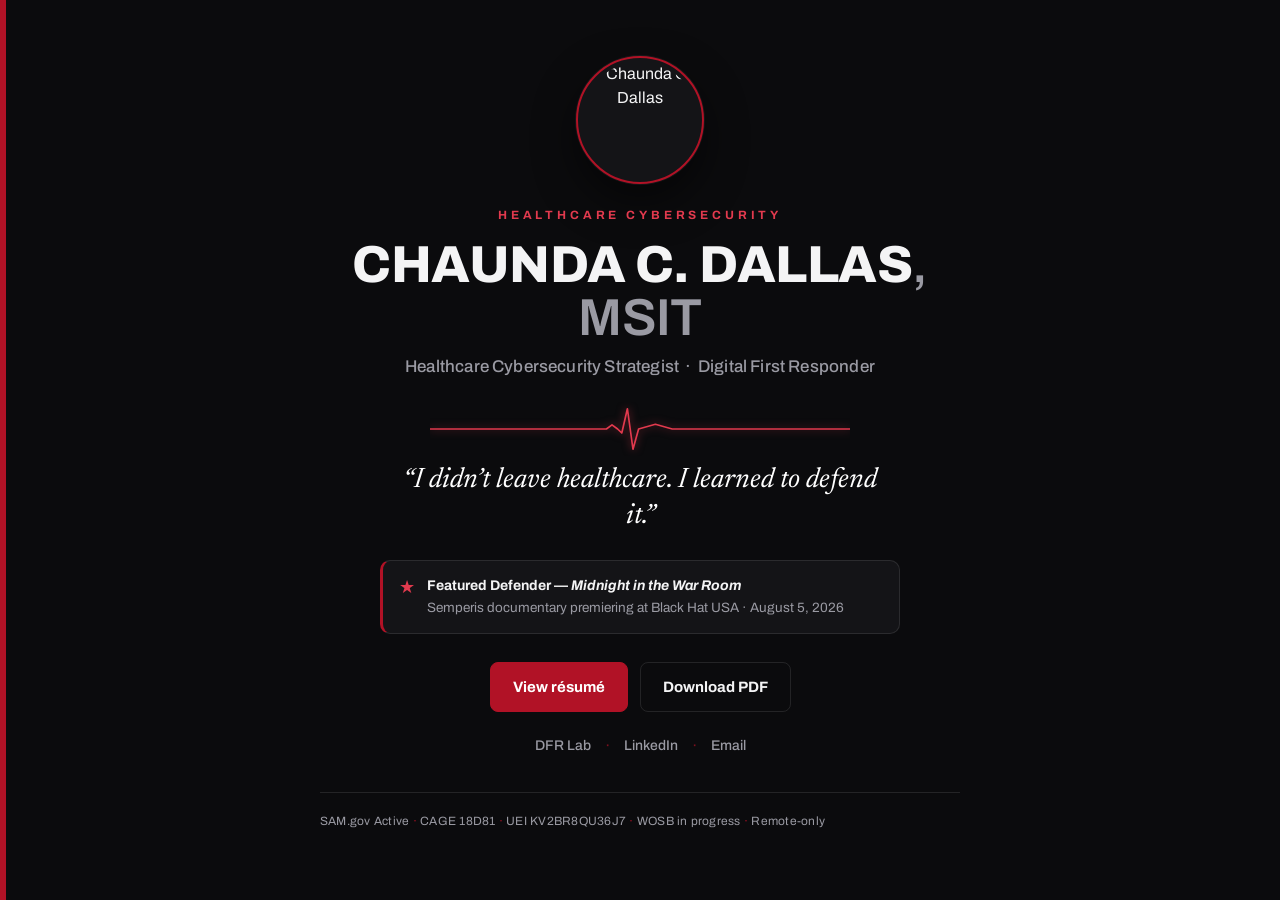
==== resume/index.html @ 72314755 "Create initial résumé HTML file Added a complete HTML structure for the résumé including metadata, s" ====
<!DOCTYPE html>
<html lang="en">
<head>
<meta charset="utf-8">
<meta name="viewport" content="width=device-width, initial-scale=1">
<title>Chaunda C. Dallas, MSIT — Résumé</title>
<meta name="description" content="Chaunda C. Dallas, MSIT — Healthcare Cybersecurity Strategist & Digital First Responder. Featured Defender in Semperis' Midnight in the War Room, Black Hat USA 2026.">
<meta property="og:title" content="Chaunda C. Dallas, MSIT — Résumé">
<meta property="og:description" content="Healthcare Cybersecurity Strategist & Digital First Responder. Featured Defender — Black Hat USA 2026.">
<meta property="og:image" content="/chaunda-headshot.jpeg">
<meta property="og:type" content="profile">
<link rel="preconnect" href="https://fonts.googleapis.com">
<link rel="preconnect" href="https://fonts.gstatic.com" crossorigin>
<link href="https://fonts.googleapis.com/css2?family=Archivo:wght@400;500;600;700;800&family=Newsreader:ital,opsz@1,18..72&display=swap" rel="stylesheet">
<style>
  :root{
    --bg:#0b0b0d; --panel:#141417; --ink:#f4f4f5; --muted:#9a9aa3;
    --red:#b11226; --red-bright:#e23a4e; --line:rgba(255,255,255,.10);
  }
  *{box-sizing:border-box;margin:0;padding:0}
  html{-webkit-text-size-adjust:100%}
  body{
    background:var(--bg); color:var(--ink);
    font-family:"Archivo",system-ui,Arial,sans-serif;
    line-height:1.5; min-height:100vh;
    display:flex; flex-direction:column; align-items:center;
    padding:56px 22px 40px; position:relative; overflow-x:hidden;
  }
  body::before{
    content:""; position:fixed; left:0; top:0; bottom:0; width:6px;
    background:var(--red); z-index:2;
  }
  .wrap{width:100%; max-width:640px; text-align:center; position:relative; z-index:1}
  .avatar{
    width:128px; height:128px; border-radius:50%; object-fit:cover;
    border:2px solid var(--red); padding:4px; background:var(--panel);
    margin:0 auto 22px; display:block;
    box-shadow:0 0 0 1px rgba(255,255,255,.06), 0 18px 40px rgba(0,0,0,.5);
  }
  .eyebrow{
    font-size:12px; letter-spacing:.32em; text-transform:uppercase;
    color:var(--red-bright); font-weight:700; margin-bottom:14px;
  }
  h1{
    font-weight:800; font-size:clamp(34px,8vw,52px); line-height:1.02;
    letter-spacing:-.01em; text-transform:uppercase;
  }
  .role{
    color:var(--muted); font-size:clamp(14px,3.6vw,17px); font-weight:500;
    margin-top:10px; letter-spacing:.01em;
  }
  .ecg{width:100%; max-width:420px; height:54px; margin:22px auto 6px; display:block}
  .ecg path{
    fill:none; stroke:var(--red-bright); stroke-width:2.4;
    stroke-linecap:round; stroke-linejoin:round;
    filter:drop-shadow(0 0 6px rgba(226,58,78,.55));
    stroke-dasharray:1400; stroke-dashoffset:1400;
    animation:trace 2s ease-out .25s forwards;
  }
  @keyframes trace{to{stroke-dashoffset:0}}
  .quote{
    font-family:"Newsreader",Georgia,serif; font-style:italic;
    font-size:clamp(20px,5.2vw,28px); line-height:1.3; color:#fff;
    margin:6px auto 26px; max-width:30ch;
  }
  .badge{
    display:flex; gap:12px; align-items:flex-start; text-align:left;
    background:var(--panel); border:1px solid var(--line);
    border-left:3px solid var(--red);
    border-radius:10px; padding:14px 16px; margin:0 auto 28px; max-width:520px;
  }
  .badge .star{color:var(--red-bright); font-size:18px; line-height:1.4}
  .badge b{font-weight:700}
  .badge span{font-size:13.5px; color:var(--muted)}
  .badge .lead{color:var(--ink); display:block; margin-bottom:2px; font-size:14px}
  .cta{display:flex; gap:12px; justify-content:center; flex-wrap:wrap; margin-bottom:22px}
  .btn{
    appearance:none; cursor:pointer; text-decoration:none;
    font-family:inherit; font-weight:700; font-size:15px;
    padding:13px 22px; border-radius:8px; display:inline-flex; align-items:center; gap:8px;
    transition:transform .12s ease, background .15s ease, border-color .15s ease;
  }
  .btn-primary{background:var(--red); color:#fff; border:1px solid var(--red)}
  .btn-primary:hover{background:var(--red-bright); border-color:var(--red-bright); transform:translateY(-2px)}
  .btn-ghost{background:transparent; color:var(--ink); border:1px solid var(--line)}
  .btn-ghost:hover{border-color:var(--red-bright); color:#fff; transform:translateY(-2px)}
  .links{display:flex; gap:6px 14px; justify-content:center; align-items:center; flex-wrap:wrap; margin-bottom:34px}
  .links a{
    color:var(--muted); text-decoration:none; font-size:14px; font-weight:500;
    border-bottom:1px solid transparent; padding-bottom:1px; transition:color .15s, border-color .15s;
  }
  .links a:hover{color:#fff; border-color:var(--red-bright)}
  .sep{color:var(--red); opacity:.7}
  footer{border-top:1px solid var(--line); padding-top:18px; width:100%; max-width:640px}
  .creds{font-size:12px; color:var(--muted); letter-spacing:.02em; line-height:1.8}
  .creds .dot{color:var(--red)}
  a:focus-visible,.btn:focus-visible{outline:2px solid var(--red-bright); outline-offset:3px; border-radius:6px}
  @media (max-width:480px){
    body{padding:40px 18px 32px}
    body::before{left:0; right:0; bottom:auto; width:auto; height:5px}
    .badge{flex-direction:column; gap:6px}
    .btn{flex:1 1 100%; justify-content:center}
  }
  @media (prefers-reduced-motion:reduce){
    .ecg path{animation:none; stroke-dashoffset:0}
    .btn{transition:none}
  }
</style>
</head>
<body>
  <main class="wrap">
    <img class="avatar" src="/chaunda-headshot.jpeg" alt="Chaunda C. Dallas">
    <p class="eyebrow">Healthcare Cybersecurity</p>
    <h1>Chaunda C. Dallas<span style="color:var(--muted);font-weight:600">, MSIT</span></h1>
    <p class="role">Healthcare Cybersecurity Strategist &nbsp;·&nbsp; Digital First Responder</p>
    <svg class="ecg" viewBox="0 0 600 80" preserveAspectRatio="none" aria-hidden="true">
      <path d="M0,40 H252 L260,34 L268,40 L274,46 L282,10 L290,70 L298,40 L322,33 L346,40 H600"/>
    </svg>
    <p class="quote">&ldquo;I didn&rsquo;t leave healthcare. I learned to defend it.&rdquo;</p>
    <div class="badge">
      <span class="star" aria-hidden="true">★</span>
      <span>
        <b class="lead">Featured Defender — <i>Midnight in the War Room</i></b>
        Semperis documentary premiering at Black Hat USA · August 5, 2026
      </span>
    </div>
    <div class="cta">
      <a class="btn btn-primary" href="/resume.pdf" target="_blank" rel="noopener">View résumé</a>
      <a class="btn btn-ghost" href="/resume.pdf" download="Chaunda-Dallas-Resume.pdf">Download PDF</a>
    </div>
    <nav class="links" aria-label="More about Chaunda">
      <a href="https://lab.chaundacdallas.com" target="_blank" rel="noopener">DFR Lab</a>
      <span class="sep" aria-hidden="true">·</span>
      <a href="https://www.linkedin.com/in/chaundacdallas" target="_blank" rel="noopener">LinkedIn</a>
      <span class="sep" aria-hidden="true">·</span>
      <a href="mailto:connect@chaundacdallas.com">Email</a>
    </nav>
  </main>
  <footer>
    <p class="creds">
      SAM.gov Active <span class="dot">·</span> CAGE 18D81 <span class="dot">·</span> UEI KV2BR8QU36J7
      <span class="dot">·</span> WOSB in progress <span class="dot">·</span> Remote-only
    </p>
  </footer>
</body>
</html>
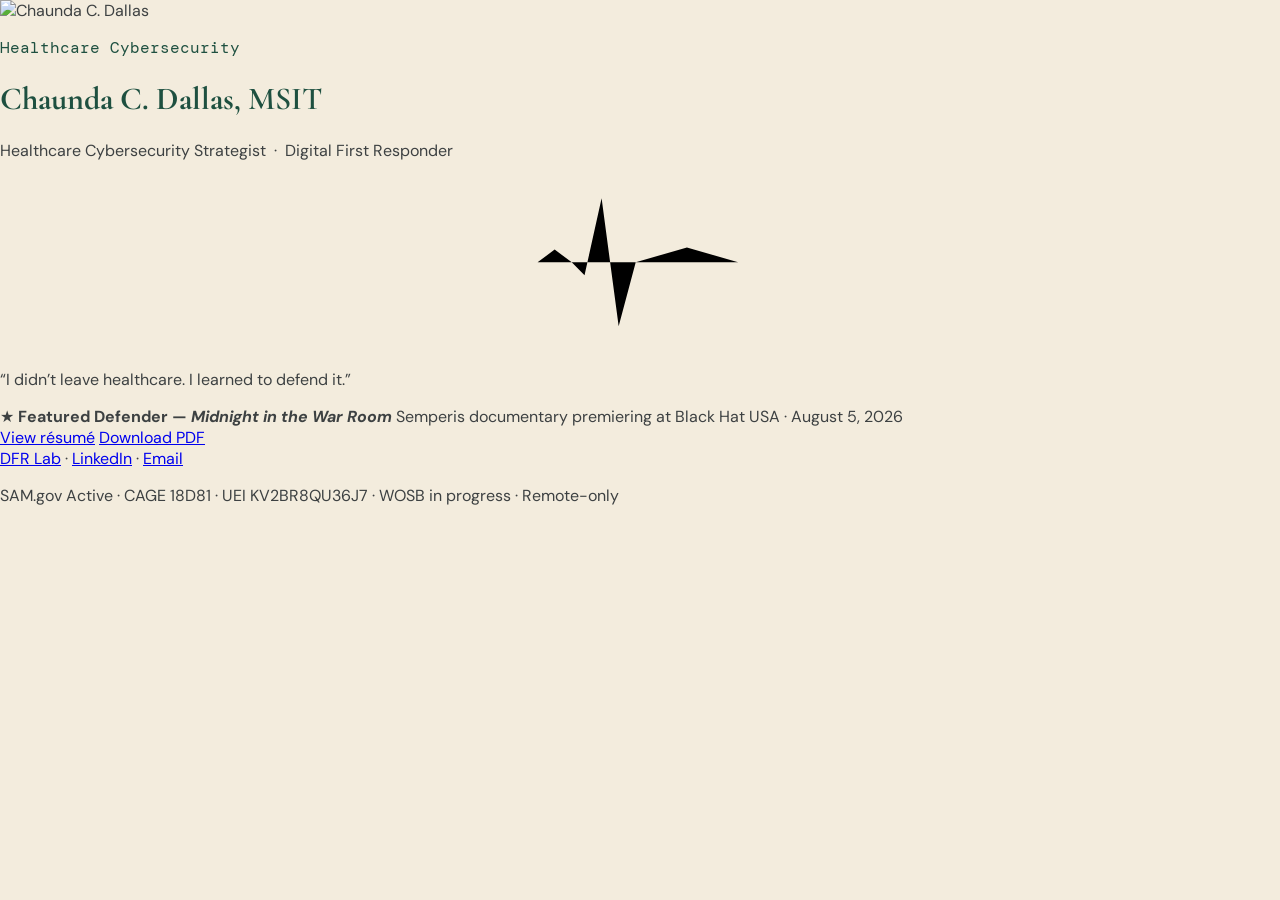
==== commit d6ddf9c8: "Migrate résumé to locked brand system and update repository README" ====
--- a/resume/index.html
+++ b/resume/index.html
@@ -11,99 +11,59 @@
 <meta property="og:type" content="profile">
 <link rel="preconnect" href="https://fonts.googleapis.com">
 <link rel="preconnect" href="https://fonts.gstatic.com" crossorigin>
-<link href="https://fonts.googleapis.com/css2?family=Archivo:wght@400;500;600;700;800&family=Newsreader:ital,opsz@1,18..72&display=swap" rel="stylesheet">
+<link href="https://fonts.googleapis.com/css2?family=Cormorant+Garamond:wght@400;600;700&family=DM+Sans:wght@300;400;500;700&family=DM+Mono:wght@400;500&display=swap" rel="stylesheet">
+
 <style>
-  :root{
-    --bg:#0b0b0d; --panel:#141417; --ink:#f4f4f5; --muted:#9a9aa3;
-    --red:#b11226; --red-bright:#e23a4e; --line:rgba(255,255,255,.10);
+  :root {
+    /* Locked Light Mode System Tokens */
+    --bg-cream: #F3ECDD;
+    --text-slate: #3D4142;
+    --identity-green: #1E5040;
+    --accent-amber: #E0A83E;
+    --pulse-crimson: #8B1E24;
+    
+    /* Document Token Mapping */
+    --bg: var(--bg-cream);
+    --text: var(--text-slate);
+    --primary: var(--identity-green);
+    --accent: var(--accent-amber);
+    --pulse: var(--pulse-crimson);
+    
+    --font-display: 'Cormorant Garamond', serif;
+    --font-body: 'DM Sans', sans-serif;
+    --font-mono: 'DM Mono', monospace;
   }
-  *{box-sizing:border-box;margin:0;padding:0}
-  html{-webkit-text-size-adjust:100%}
-  body{
-    background:var(--bg); color:var(--ink);
-    font-family:"Archivo",system-ui,Arial,sans-serif;
-    line-height:1.5; min-height:100vh;
-    display:flex; flex-direction:column; align-items:center;
-    padding:56px 22px 40px; position:relative; overflow-x:hidden;
+
+  body {
+    background-color: var(--bg);
+    color: var(--text);
+    font-family: var(--font-body);
+    margin: 0;
+    padding: 0;
   }
-  body::before{
-    content:""; position:fixed; left:0; top:0; bottom:0; width:6px;
-    background:var(--red); z-index:2;
+
+  h1, h2, h3, .name-title {
+    font-family: var(--font-display);
+    color: var(--primary);
   }
-  .wrap{width:100%; max-width:640px; text-align:center; position:relative; z-index:1}
-  .avatar{
-    width:128px; height:128px; border-radius:50%; object-fit:cover;
-    border:2px solid var(--red); padding:4px; background:var(--panel);
-    margin:0 auto 22px; display:block;
-    box-shadow:0 0 0 1px rgba(255,255,255,.06), 0 18px 40px rgba(0,0,0,.5);
+
+  .eyebrow, .label-mono {
+    font-family: var(--font-mono);
+    color: var(--primary);
   }
-  .eyebrow{
-    font-size:12px; letter-spacing:.32em; text-transform:uppercase;
-    color:var(--red-bright); font-weight:700; margin-bottom:14px;
+
+  /* Identity Accents mapped strictly to Green */
+  .sidebar-bar, 
+  .section-accent, 
+  .avatar-ring {
+    background-color: var(--primary);
+    border-color: var(--primary);
   }
-  h1{
-    font-weight:800; font-size:clamp(34px,8vw,52px); line-height:1.02;
-    letter-spacing:-.01em; text-transform:uppercase;
-  }
-  .role{
-    color:var(--muted); font-size:clamp(14px,3.6vw,17px); font-weight:500;
-    margin-top:10px; letter-spacing:.01em;
-  }
-  .ecg{width:100%; max-width:420px; height:54px; margin:22px auto 6px; display:block}
-  .ecg path{
-    fill:none; stroke:var(--red-bright); stroke-width:2.4;
-    stroke-linecap:round; stroke-linejoin:round;
-    filter:drop-shadow(0 0 6px rgba(226,58,78,.55));
-    stroke-dasharray:1400; stroke-dashoffset:1400;
-    animation:trace 2s ease-out .25s forwards;
-  }
-  @keyframes trace{to{stroke-dashoffset:0}}
-  .quote{
-    font-family:"Newsreader",Georgia,serif; font-style:italic;
-    font-size:clamp(20px,5.2vw,28px); line-height:1.3; color:#fff;
-    margin:6px auto 26px; max-width:30ch;
-  }
-  .badge{
-    display:flex; gap:12px; align-items:flex-start; text-align:left;
-    background:var(--panel); border:1px solid var(--line);
-    border-left:3px solid var(--red);
-    border-radius:10px; padding:14px 16px; margin:0 auto 28px; max-width:520px;
-  }
-  .badge .star{color:var(--red-bright); font-size:18px; line-height:1.4}
-  .badge b{font-weight:700}
-  .badge span{font-size:13.5px; color:var(--muted)}
-  .badge .lead{color:var(--ink); display:block; margin-bottom:2px; font-size:14px}
-  .cta{display:flex; gap:12px; justify-content:center; flex-wrap:wrap; margin-bottom:22px}
-  .btn{
-    appearance:none; cursor:pointer; text-decoration:none;
-    font-family:inherit; font-weight:700; font-size:15px;
-    padding:13px 22px; border-radius:8px; display:inline-flex; align-items:center; gap:8px;
-    transition:transform .12s ease, background .15s ease, border-color .15s ease;
-  }
-  .btn-primary{background:var(--red); color:#fff; border:1px solid var(--red)}
-  .btn-primary:hover{background:var(--red-bright); border-color:var(--red-bright); transform:translateY(-2px)}
-  .btn-ghost{background:transparent; color:var(--ink); border:1px solid var(--line)}
-  .btn-ghost:hover{border-color:var(--red-bright); color:#fff; transform:translateY(-2px)}
-  .links{display:flex; gap:6px 14px; justify-content:center; align-items:center; flex-wrap:wrap; margin-bottom:34px}
-  .links a{
-    color:var(--muted); text-decoration:none; font-size:14px; font-weight:500;
-    border-bottom:1px solid transparent; padding-bottom:1px; transition:color .15s, border-color .15s;
-  }
-  .links a:hover{color:#fff; border-color:var(--red-bright)}
-  .sep{color:var(--red); opacity:.7}
-  footer{border-top:1px solid var(--line); padding-top:18px; width:100%; max-width:640px}
-  .creds{font-size:12px; color:var(--muted); letter-spacing:.02em; line-height:1.8}
-  .creds .dot{color:var(--red)}
-  a:focus-visible,.btn:focus-visible{outline:2px solid var(--red-bright); outline-offset:3px; border-radius:6px}
-  @media (max-width:480px){
-    body{padding:40px 18px 32px}
-    body::before{left:0; right:0; bottom:auto; width:auto; height:5px}
-    .badge{flex-direction:column; gap:6px}
-    .btn{flex:1 1 100%; justify-content:center}
-  }
-  @media (prefers-reduced-motion:reduce){
-    .ecg path{animation:none; stroke-dashoffset:0}
-    .btn{transition:none}
+
+  /* ECG SVG Stroke restricted to Crimson pulse only */
+  .ecg-line {
+    stroke: var(--pulse);
+    fill: none;
   }
 </style>
 </head>
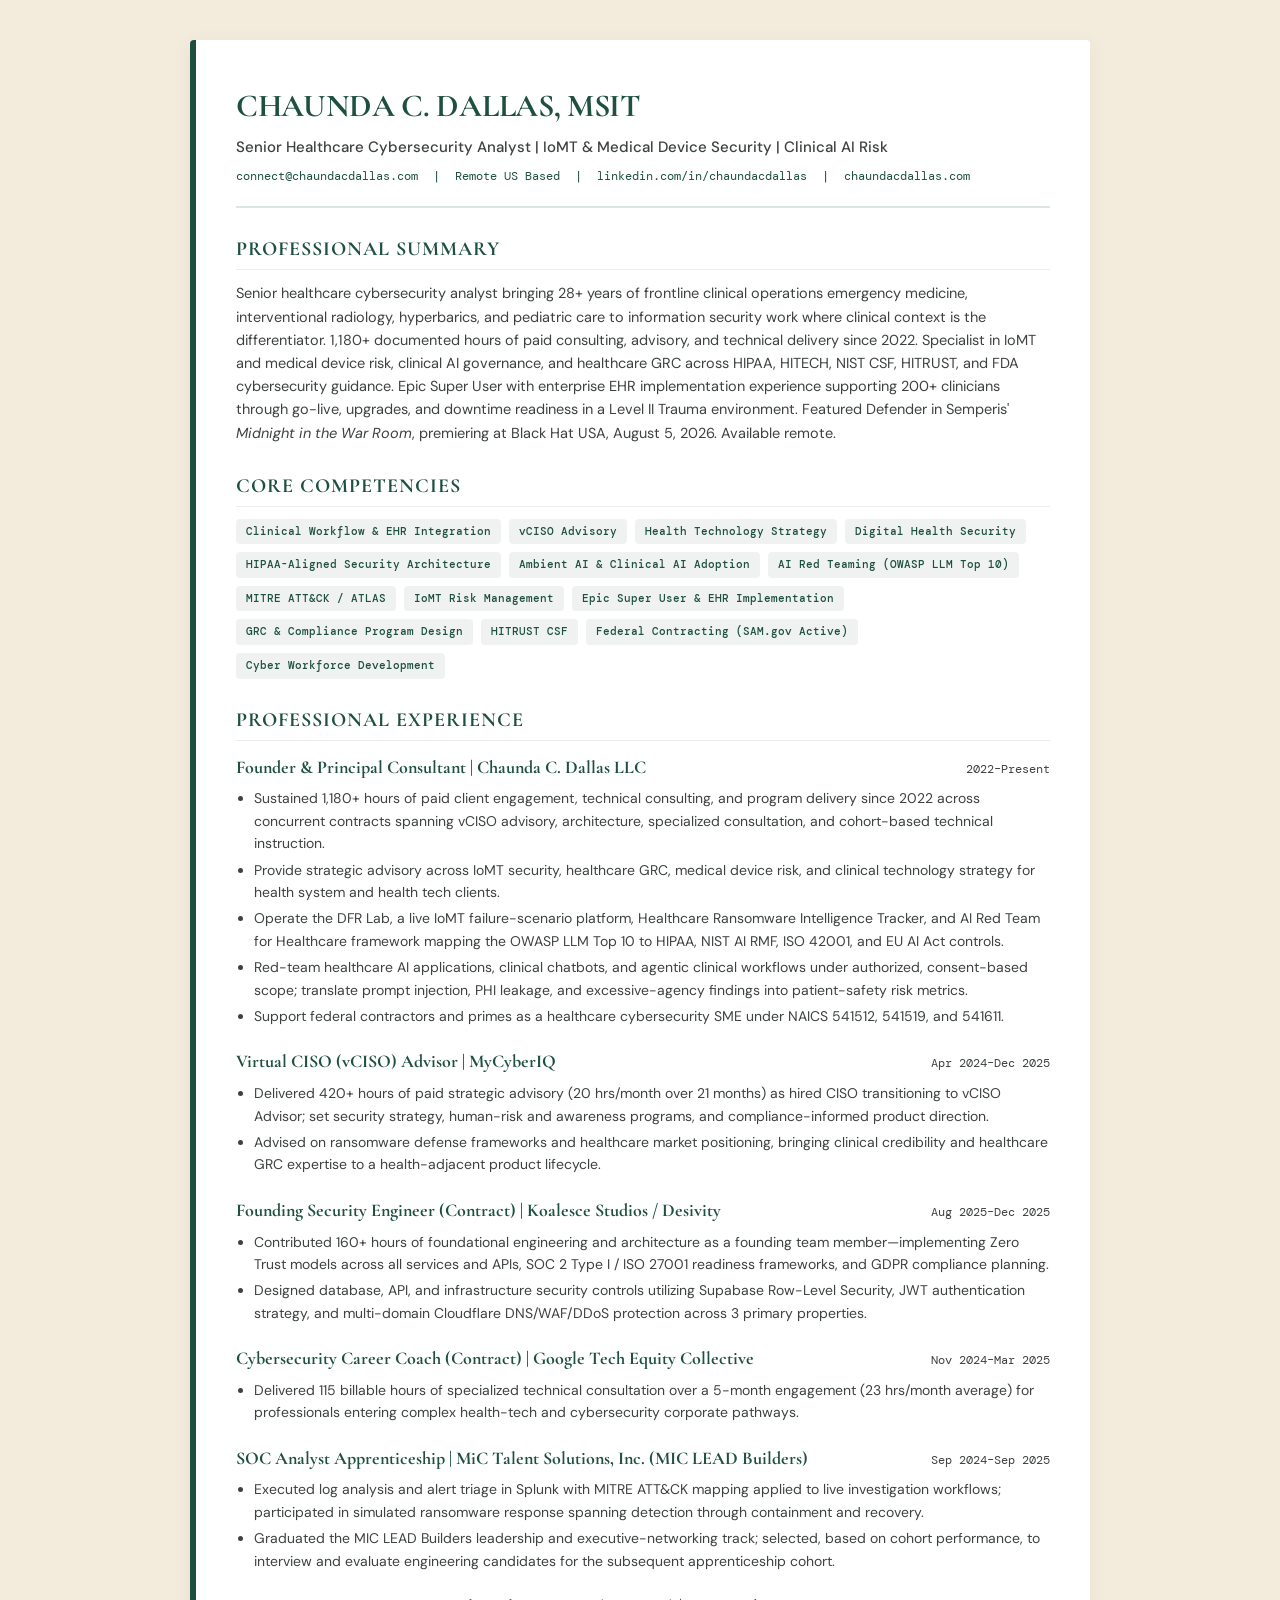
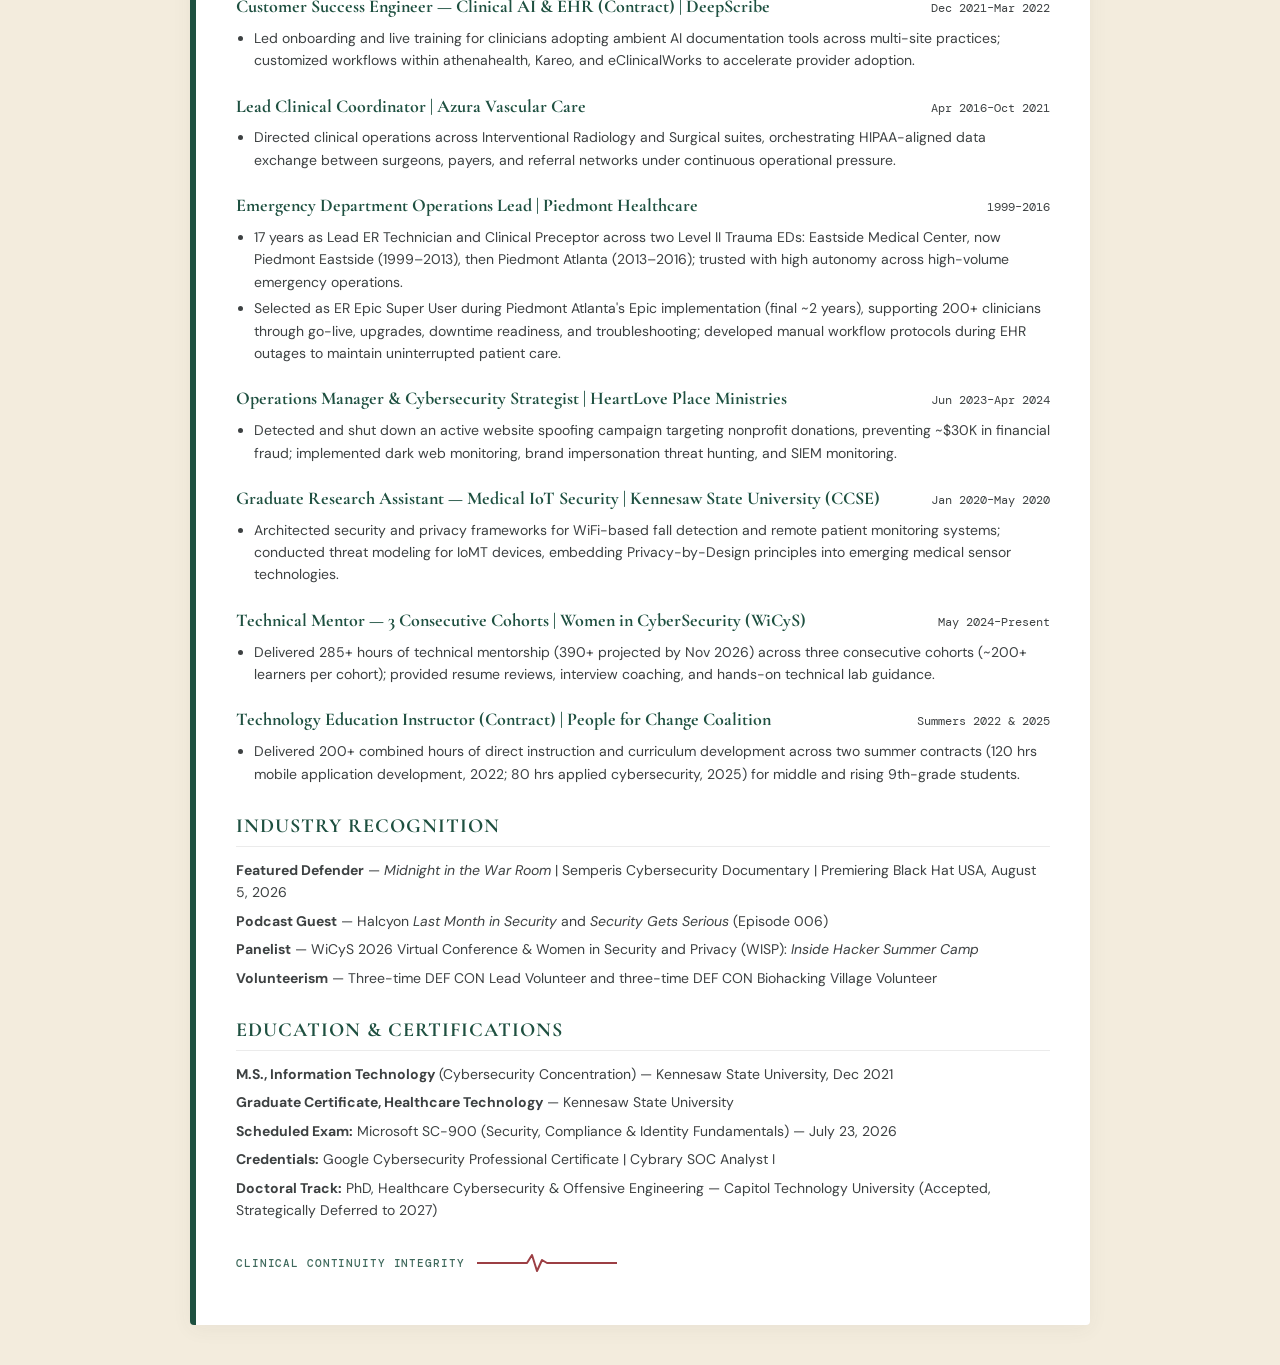
==== commit 22b54252: "Revise resume HTML structure and styling Updated the HTML structure and styling for the resume page," ====
--- a/resume/index.html
+++ b/resume/index.html
@@ -1,106 +1,287 @@
 <!DOCTYPE html>
 <html lang="en">
 <head>
-<meta charset="utf-8">
-<meta name="viewport" content="width=device-width, initial-scale=1">
-<title>Chaunda C. Dallas, MSIT — Résumé</title>
-<meta name="description" content="Chaunda C. Dallas, MSIT — Healthcare Cybersecurity Strategist & Digital First Responder. Featured Defender in Semperis' Midnight in the War Room, Black Hat USA 2026.">
-<meta property="og:title" content="Chaunda C. Dallas, MSIT — Résumé">
-<meta property="og:description" content="Healthcare Cybersecurity Strategist & Digital First Responder. Featured Defender — Black Hat USA 2026.">
-<meta property="og:image" content="/chaunda-headshot.jpeg">
-<meta property="og:type" content="profile">
-<link rel="preconnect" href="https://fonts.googleapis.com">
-<link rel="preconnect" href="https://fonts.gstatic.com" crossorigin>
-<link href="https://fonts.googleapis.com/css2?family=Cormorant+Garamond:wght@400;600;700&family=DM+Sans:wght@300;400;500;700&family=DM+Mono:wght@400;500&display=swap" rel="stylesheet">
-
-<style>
-  :root {
-    /* Locked Light Mode System Tokens */
-    --bg-cream: #F3ECDD;
-    --text-slate: #3D4142;
-    --identity-green: #1E5040;
-    --accent-amber: #E0A83E;
-    --pulse-crimson: #8B1E24;
+    <meta charset="UTF-8">
+    <meta name="viewport" content="width=device-width, initial-scale=1.0">
+    <title>Chaunda C. Dallas, MSIT — Senior Healthcare Cybersecurity Resume</title>
+    <!-- Google Fonts Injections -->
+    <link rel="preconnect" href="https://fonts.googleapis.com">
+    <link rel="preconnect" href="https://fonts.gstatic.com" crossorigin>
+    <link href="https://fonts.googleapis.com/css2?family=Cormorant+Garamond:ital,wght@0,400;0,600;0,700;1,400&family=DM+Sans:wght@300;400;500;700&family=DM+Mono:wght@400;500&display=swap" rel="stylesheet">
     
-    /* Document Token Mapping */
-    --bg: var(--bg-cream);
-    --text: var(--text-slate);
-    --primary: var(--identity-green);
-    --accent: var(--accent-amber);
-    --pulse: var(--pulse-crimson);
-    
-    --font-display: 'Cormorant Garamond', serif;
-    --font-body: 'DM Sans', sans-serif;
-    --font-mono: 'DM Mono', monospace;
-  }
-
-  body {
-    background-color: var(--bg);
-    color: var(--text);
-    font-family: var(--font-body);
-    margin: 0;
-    padding: 0;
-  }
-
-  h1, h2, h3, .name-title {
-    font-family: var(--font-display);
-    color: var(--primary);
-  }
-
-  .eyebrow, .label-mono {
-    font-family: var(--font-mono);
-    color: var(--primary);
-  }
-
-  /* Identity Accents mapped strictly to Green */
-  .sidebar-bar, 
-  .section-accent, 
-  .avatar-ring {
-    background-color: var(--primary);
-    border-color: var(--primary);
-  }
-
-  /* ECG SVG Stroke restricted to Crimson pulse only */
-  .ecg-line {
-    stroke: var(--pulse);
-    fill: none;
-  }
-</style>
+    <style>
+        :root {
+            /* Locked Brand Tokens */
+            --green: #1E5040;
+            --amber: #E0A83E;
+            --crimson: #8B1E24;
+            --cream: #F3ECDD;
+            --slate: #3D4142;
+            
+            /* Structural Rules */
+            --bg: var(--cream);
+            --text: var(--slate);
+            --primary: var(--green);
+            --accent: var(--amber);
+            --pulse: var(--crimson);
+            
+            --font-display: 'Cormorant Garamond', serif;
+            --font-body: 'DM Sans', sans-serif;
+            --font-mono: 'DM Mono', monospace;
+        }
+
+        * { box-sizing: border-box; margin: 0; padding: 0; }
+        body { 
+            background-color: var(--bg); 
+            color: var(--text); 
+            font-family: var(--font-body); 
+            line-height: 1.6; 
+            padding: 40px 20px;
+        }
+        .container { 
+            max-width: 900px; 
+            margin: 0 auto; 
+            background: #ffffff; 
+            padding: 40px; 
+            border-radius: 4px; 
+            box-shadow: 0 4px 20px rgba(61,65,66,0.06);
+            border-left: 6px solid var(--primary); /* Left identity accent bar */
+        }
+        
+        /* Typography Layout Mappings */
+        header { border-bottom: 2px solid rgba(30,80,64,0.15); padding-bottom: 20px; margin-bottom: 25px; }
+        h1 { font-family: var(--font-display); font-size: 32px; color: var(--primary); font-weight: 700; letter-spacing: -0.01em; }
+        .subtitle { font-family: var(--font-body); font-size: 15px; font-weight: 500; color: var(--text); margin-top: 4px; }
+        .contact-info { font-family: var(--font-mono); font-size: 12px; color: var(--primary); margin-top: 8px; display: flex; flex-wrap: wrap; gap: 15px; }
+        .contact-info a { color: inherit; text-decoration: none; }
+        .contact-info a:hover { text-decoration: underline; }
+        
+        h2 { font-family: var(--font-display); font-size: 20px; color: var(--primary); text-transform: uppercase; letter-spacing: 0.05em; margin: 25px 0 12px; padding-bottom: 4px; border-bottom: 1px solid rgba(61,65,66,0.1); }
+        .summary-text { font-size: 14.5px; font-weight: 400; }
+        
+        /* Competencies Chips */
+        .grid-chips { display: flex; flex-wrap: wrap; gap: 8px; margin-top: 10px; }
+        .chip { font-family: var(--font-mono); font-size: 11px; background: rgba(30,80,64,0.07); color: var(--primary); padding: 4px 10px; border-radius: 4px; font-weight: 500; }
+        
+        /* Experience List Layout */
+        .job { margin-bottom: 20px; }
+        .job-header { display: flex; justify-content: space-between; align-items: baseline; font-weight: 700; font-size: 15px; color: var(--primary); }
+        .job-title { font-family: var(--font-display); font-size: 18px; font-weight: 700; }
+        .job-meta { font-family: var(--font-mono); font-size: 12px; color: var(--text); font-weight: 400; }
+        .job-bullets { margin: 6px 0 0 18px; font-size: 14px; }
+        .job-bullets li { margin-bottom: 4px; }
+        
+        /* Recognition & Education */
+        .recog-item, .edu-item { font-size: 14px; margin-bottom: 6px; }
+        .eyebrow-label { font-family: var(--font-mono); font-size: 11px; text-transform: uppercase; letter-spacing: 0.08em; color: var(--primary); font-weight: 500; }
+        
+        /* ECG Visual Module - Crimson Pulse Only */
+        .ecg-container { display: flex; align-items: center; gap: 12px; margin: 30px 0 10px; opacity: 0.85; }
+        .ecg-svg { width: 140px; height: 24px; }
+        .ecg-line { stroke: var(--pulse); stroke-width: 2; fill: none; stroke-linecap: round; stroke-linejoin: round; }
+    </style>
 </head>
 <body>
-  <main class="wrap">
-    <img class="avatar" src="/chaunda-headshot.jpeg" alt="Chaunda C. Dallas">
-    <p class="eyebrow">Healthcare Cybersecurity</p>
-    <h1>Chaunda C. Dallas<span style="color:var(--muted);font-weight:600">, MSIT</span></h1>
-    <p class="role">Healthcare Cybersecurity Strategist &nbsp;·&nbsp; Digital First Responder</p>
-    <svg class="ecg" viewBox="0 0 600 80" preserveAspectRatio="none" aria-hidden="true">
-      <path d="M0,40 H252 L260,34 L268,40 L274,46 L282,10 L290,70 L298,40 L322,33 L346,40 H600"/>
-    </svg>
-    <p class="quote">&ldquo;I didn&rsquo;t leave healthcare. I learned to defend it.&rdquo;</p>
-    <div class="badge">
-      <span class="star" aria-hidden="true">★</span>
-      <span>
-        <b class="lead">Featured Defender — <i>Midnight in the War Room</i></b>
-        Semperis documentary premiering at Black Hat USA · August 5, 2026
-      </span>
+
+<div class="container">
+    <header>
+        <h1>CHAUNDA C. DALLAS, MSIT</h1>
+        <div class="subtitle">Senior Healthcare Cybersecurity Analyst | IoMT & Medical Device Security | Clinical AI Risk</div>
+        <div class="contact-info">
+            <a href="mailto:connect@chaundacdallas.com">connect@chaundacdallas.com</a>
+            <span>|</span>
+            <span>Remote US Based</span>
+            <span>|</span>
+            <a href="https://linkedin.com/in/chaundacdallas" target="_blank">linkedin.com/in/chaundacdallas</a>
+            <span>|</span>
+            <a href="https://chaundacdallas.com" target="_blank">chaundacdallas.com</a>
+        </div>
+    </header>
+
+    <section>
+        <h2>Professional Summary</h2>
+        <p class="summary-text">
+            Senior healthcare cybersecurity analyst bringing 28+ years of frontline clinical operations emergency medicine, interventional radiology, hyperbarics, and pediatric care to information security work where clinical context is the differentiator. 1,180+ documented hours of paid consulting, advisory, and technical delivery since 2022. Specialist in IoMT and medical device risk, clinical AI governance, and healthcare GRC across HIPAA, HITECH, NIST CSF, HITRUST, and FDA cybersecurity guidance. Epic Super User with enterprise EHR implementation experience supporting 200+ clinicians through go-live, upgrades, and downtime readiness in a Level II Trauma environment. Featured Defender in Semperis' <em>Midnight in the War Room</em>, premiering at Black Hat USA, August 5, 2026. Available remote.
+        </p>
+    </section>
+
+    <section>
+        <h2>Core Competencies</h2>
+        <div class="grid-chips">
+            <span class="chip">Clinical Workflow & EHR Integration</span>
+            <span class="chip">vCISO Advisory</span>
+            <span class="chip">Health Technology Strategy</span>
+            <span class="chip">Digital Health Security</span>
+            <span class="chip">HIPAA-Aligned Security Architecture</span>
+            <span class="chip">Ambient AI & Clinical AI Adoption</span>
+            <span class="chip">AI Red Teaming (OWASP LLM Top 10)</span>
+            <span class="chip">MITRE ATT&CK / ATLAS</span>
+            <span class="chip">IoMT Risk Management</span>
+            <span class="chip">Epic Super User & EHR Implementation</span>
+            <span class="chip">GRC & Compliance Program Design</span>
+            <span class="chip">HITRUST CSF</span>
+            <span class="chip">Federal Contracting (SAM.gov Active)</span>
+            <span class="chip">Cyber Workforce Development</span>
+        </div>
+    </section>
+
+    <section>
+        <h2>Professional Experience</h2>
+        
+        <div class="job">
+            <div class="job-header">
+                <span class="job-title">Founder & Principal Consultant | Chaunda C. Dallas LLC</span>
+                <span class="job-meta">2022–Present</span>
+            </div>
+            <ul class="job-bullets">
+                <li>Sustained 1,180+ hours of paid client engagement, technical consulting, and program delivery since 2022 across concurrent contracts spanning vCISO advisory, architecture, specialized consultation, and cohort-based technical instruction.</li>
+                <li>Provide strategic advisory across IoMT security, healthcare GRC, medical device risk, and clinical technology strategy for health system and health tech clients.</li>
+                <li>Operate the DFR Lab, a live IoMT failure-scenario platform, Healthcare Ransomware Intelligence Tracker, and AI Red Team for Healthcare framework mapping the OWASP LLM Top 10 to HIPAA, NIST AI RMF, ISO 42001, and EU AI Act controls.</li>
+                <li>Red-team healthcare AI applications, clinical chatbots, and agentic clinical workflows under authorized, consent-based scope; translate prompt injection, PHI leakage, and excessive-agency findings into patient-safety risk metrics.</li>
+                <li>Support federal contractors and primes as a healthcare cybersecurity SME under NAICS 541512, 541519, and 541611.</li>
+            </ul>
+        </div>
+
+        <div class="job">
+            <div class="job-header">
+                <span class="job-title">Virtual CISO (vCISO) Advisor | MyCyberIQ</span>
+                <span class="job-meta">Apr 2024–Dec 2025</span>
+            </div>
+            <ul class="job-bullets">
+                <li>Delivered 420+ hours of paid strategic advisory (20 hrs/month over 21 months) as hired CISO transitioning to vCISO Advisor; set security strategy, human-risk and awareness programs, and compliance-informed product direction.</li>
+                <li>Advised on ransomware defense frameworks and healthcare market positioning, bringing clinical credibility and healthcare GRC expertise to a health-adjacent product lifecycle.</li>
+            </ul>
+        </div>
+
+        <div class="job">
+            <div class="job-header">
+                <span class="job-title">Founding Security Engineer (Contract) | Koalesce Studios / Desivity</span>
+                <span class="job-meta">Aug 2025–Dec 2025</span>
+            </div>
+            <ul class="job-bullets">
+                <li>Contributed 160+ hours of foundational engineering and architecture as a founding team member—implementing Zero Trust models across all services and APIs, SOC 2 Type I / ISO 27001 readiness frameworks, and GDPR compliance planning.</li>
+                <li>Designed database, API, and infrastructure security controls utilizing Supabase Row-Level Security, JWT authentication strategy, and multi-domain Cloudflare DNS/WAF/DDoS protection across 3 primary properties.</li>
+            </ul>
+        </div>
+
+        <div class="job">
+            <div class="job-header">
+                <span class="job-title">Cybersecurity Career Coach (Contract) | Google Tech Equity Collective</span>
+                <span class="job-meta">Nov 2024–Mar 2025</span>
+            </div>
+            <ul class="job-bullets">
+                <li>Delivered 115 billable hours of specialized technical consultation over a 5-month engagement (23 hrs/month average) for professionals entering complex health-tech and cybersecurity corporate pathways.</li>
+            </ul>
+        </div>
+
+        <div class="job">
+            <div class="job-header">
+                <span class="job-title">SOC Analyst Apprenticeship | MiC Talent Solutions, Inc. (MIC LEAD Builders)</span>
+                <span class="job-meta">Sep 2024–Sep 2025</span>
+            </div>
+            <ul class="job-bullets">
+                <li>Executed log analysis and alert triage in Splunk with MITRE ATT&CK mapping applied to live investigation workflows; participated in simulated ransomware response spanning detection through containment and recovery.</li>
+                <li>Graduated the MIC LEAD Builders leadership and executive-networking track; selected, based on cohort performance, to interview and evaluate engineering candidates for the subsequent apprenticeship cohort.</li>
+            </ul>
+        </div>
+
+        <div class="job">
+            <div class="job-header">
+                <span class="job-title">Customer Success Engineer — Clinical AI & EHR (Contract) | DeepScribe</span>
+                <span class="job-meta">Dec 2021–Mar 2022</span>
+            </div>
+            <ul class="job-bullets">
+                <li>Led onboarding and live training for clinicians adopting ambient AI documentation tools across multi-site practices; customized workflows within athenahealth, Kareo, and eClinicalWorks to accelerate provider adoption.</li>
+            </ul>
+        </div>
+
+        <div class="job">
+            <div class="job-header">
+                <span class="job-title">Lead Clinical Coordinator | Azura Vascular Care</span>
+                <span class="job-meta">Apr 2016–Oct 2021</span>
+            </div>
+            <ul class="job-bullets">
+                <li>Directed clinical operations across Interventional Radiology and Surgical suites, orchestrating HIPAA-aligned data exchange between surgeons, payers, and referral networks under continuous operational pressure.</li>
+            </ul>
+        </div>
+
+        <div class="job">
+            <div class="job-header">
+                <span class="job-title">Emergency Department Operations Lead | Piedmont Healthcare</span>
+                <span class="job-meta">1999–2016</span>
+            </div>
+            <ul class="job-bullets">
+                <li>17 years as Lead ER Technician and Clinical Preceptor across two Level II Trauma EDs: Eastside Medical Center, now Piedmont Eastside (1999–2013), then Piedmont Atlanta (2013–2016); trusted with high autonomy across high-volume emergency operations.</li>
+                <li>Selected as ER Epic Super User during Piedmont Atlanta's Epic implementation (final ~2 years), supporting 200+ clinicians through go-live, upgrades, downtime readiness, and troubleshooting; developed manual workflow protocols during EHR outages to maintain uninterrupted patient care.</li>
+            </ul>
+        </div>
+
+        <div class="job">
+            <div class="job-header">
+                <span class="job-title">Operations Manager & Cybersecurity Strategist | HeartLove Place Ministries</span>
+                <span class="job-meta">Jun 2023–Apr 2024</span>
+            </div>
+            <ul class="job-bullets">
+                <li>Detected and shut down an active website spoofing campaign targeting nonprofit donations, preventing ~$30K in financial fraud; implemented dark web monitoring, brand impersonation threat hunting, and SIEM monitoring.</li>
+            </ul>
+        </div>
+
+        <div class="job">
+            <div class="job-header">
+                <span class="job-title">Graduate Research Assistant — Medical IoT Security | Kennesaw State University (CCSE)</span>
+                <span class="job-meta">Jan 2020–May 2020</span>
+            </div>
+            <ul class="job-bullets">
+                <li>Architected security and privacy frameworks for WiFi-based fall detection and remote patient monitoring systems; conducted threat modeling for IoMT devices, embedding Privacy-by-Design principles into emerging medical sensor technologies.</li>
+            </ul>
+        </div>
+
+        <div class="job">
+            <div class="job-header">
+                <span class="job-title">Technical Mentor — 3 Consecutive Cohorts | Women in CyberSecurity (WiCyS)</span>
+                <span class="job-meta">May 2024–Present</span>
+            </div>
+            <ul class="job-bullets">
+                <li>Delivered 285+ hours of technical mentorship (390+ projected by Nov 2026) across three consecutive cohorts (~200+ learners per cohort); provided resume reviews, interview coaching, and hands-on technical lab guidance.</li>
+            </ul>
+        </div>
+
+        <div class="job">
+            <div class="job-header">
+                <span class="job-title">Technology Education Instructor (Contract) | People for Change Coalition</span>
+                <span class="job-meta">Summers 2022 & 2025</span>
+            </div>
+            <ul class="job-bullets">
+                <li>Delivered 200+ combined hours of direct instruction and curriculum development across two summer contracts (120 hrs mobile application development, 2022; 80 hrs applied cybersecurity, 2025) for middle and rising 9th-grade students.</li>
+            </ul>
+        </div>
+    </section>
+
+    <section>
+        <h2>Industry Recognition</h2>
+        <div class="recog-item"><strong>Featured Defender</strong> — <em>Midnight in the War Room</em> | Semperis Cybersecurity Documentary | Premiering Black Hat USA, August 5, 2026</div>
+        <div class="recog-item"><strong>Podcast Guest</strong> — Halcyon <em>Last Month in Security</em> and <em>Security Gets Serious</em> (Episode 006)</div>
+        <div class="recog-item"><strong>Panelist</strong> — WiCyS 2026 Virtual Conference & Women in Security and Privacy (WISP): <em>Inside Hacker Summer Camp</em></div>
+        <div class="recog-item"><strong>Volunteerism</strong> — Three-time DEF CON Lead Volunteer and three-time DEF CON Biohacking Village Volunteer</div>
+    </section>
+
+    <section>
+        <h2>Education & Certifications</h2>
+        <div class="edu-item"><strong>M.S., Information Technology</strong> (Cybersecurity Concentration) — Kennesaw State University, Dec 2021</div>
+        <div class="edu-item"><strong>Graduate Certificate, Healthcare Technology</strong> — Kennesaw State University</div>
+        <div class="edu-item"><strong>Scheduled Exam:</strong> Microsoft SC-900 (Security, Compliance & Identity Fundamentals) — July 23, 2026</div>
+        <div class="edu-item"><strong>Credentials:</strong> Google Cybersecurity Professional Certificate | Cybrary SOC Analyst I</div>
+        <div class="edu-item"><strong>Doctoral Track:</strong> PhD, Healthcare Cybersecurity & Offensive Engineering — Capitol Technology University (Accepted, Strategically Deferred to 2027)</div>
+    </section>
+
+    <!-- Crimson Pulse Graphic Motif Only -->
+    <div class="ecg-container">
+        <span class="eyebrow-label">Clinical Continuity Integrity</span>
+        <svg class="ecg-svg" viewBox="0 0 140 24" aria-hidden="true">
+            <path class="ecg-line" d="M0,12 L50,12 L55,4 L60,20 L65,9 L70,12 L140,12" />
+        </svg>
     </div>
-    <div class="cta">
-      <a class="btn btn-primary" href="/resume.pdf" target="_blank" rel="noopener">View résumé</a>
-      <a class="btn btn-ghost" href="/resume.pdf" download="Chaunda-Dallas-Resume.pdf">Download PDF</a>
-    </div>
-    <nav class="links" aria-label="More about Chaunda">
-      <a href="https://lab.chaundacdallas.com" target="_blank" rel="noopener">DFR Lab</a>
-      <span class="sep" aria-hidden="true">·</span>
-      <a href="https://www.linkedin.com/in/chaundacdallas" target="_blank" rel="noopener">LinkedIn</a>
-      <span class="sep" aria-hidden="true">·</span>
-      <a href="mailto:connect@chaundacdallas.com">Email</a>
-    </nav>
-  </main>
-  <footer>
-    <p class="creds">
-      SAM.gov Active <span class="dot">·</span> CAGE 18D81 <span class="dot">·</span> UEI KV2BR8QU36J7
-      <span class="dot">·</span> WOSB in progress <span class="dot">·</span> Remote-only
-    </p>
-  </footer>
+</div>
+
 </body>
 </html>
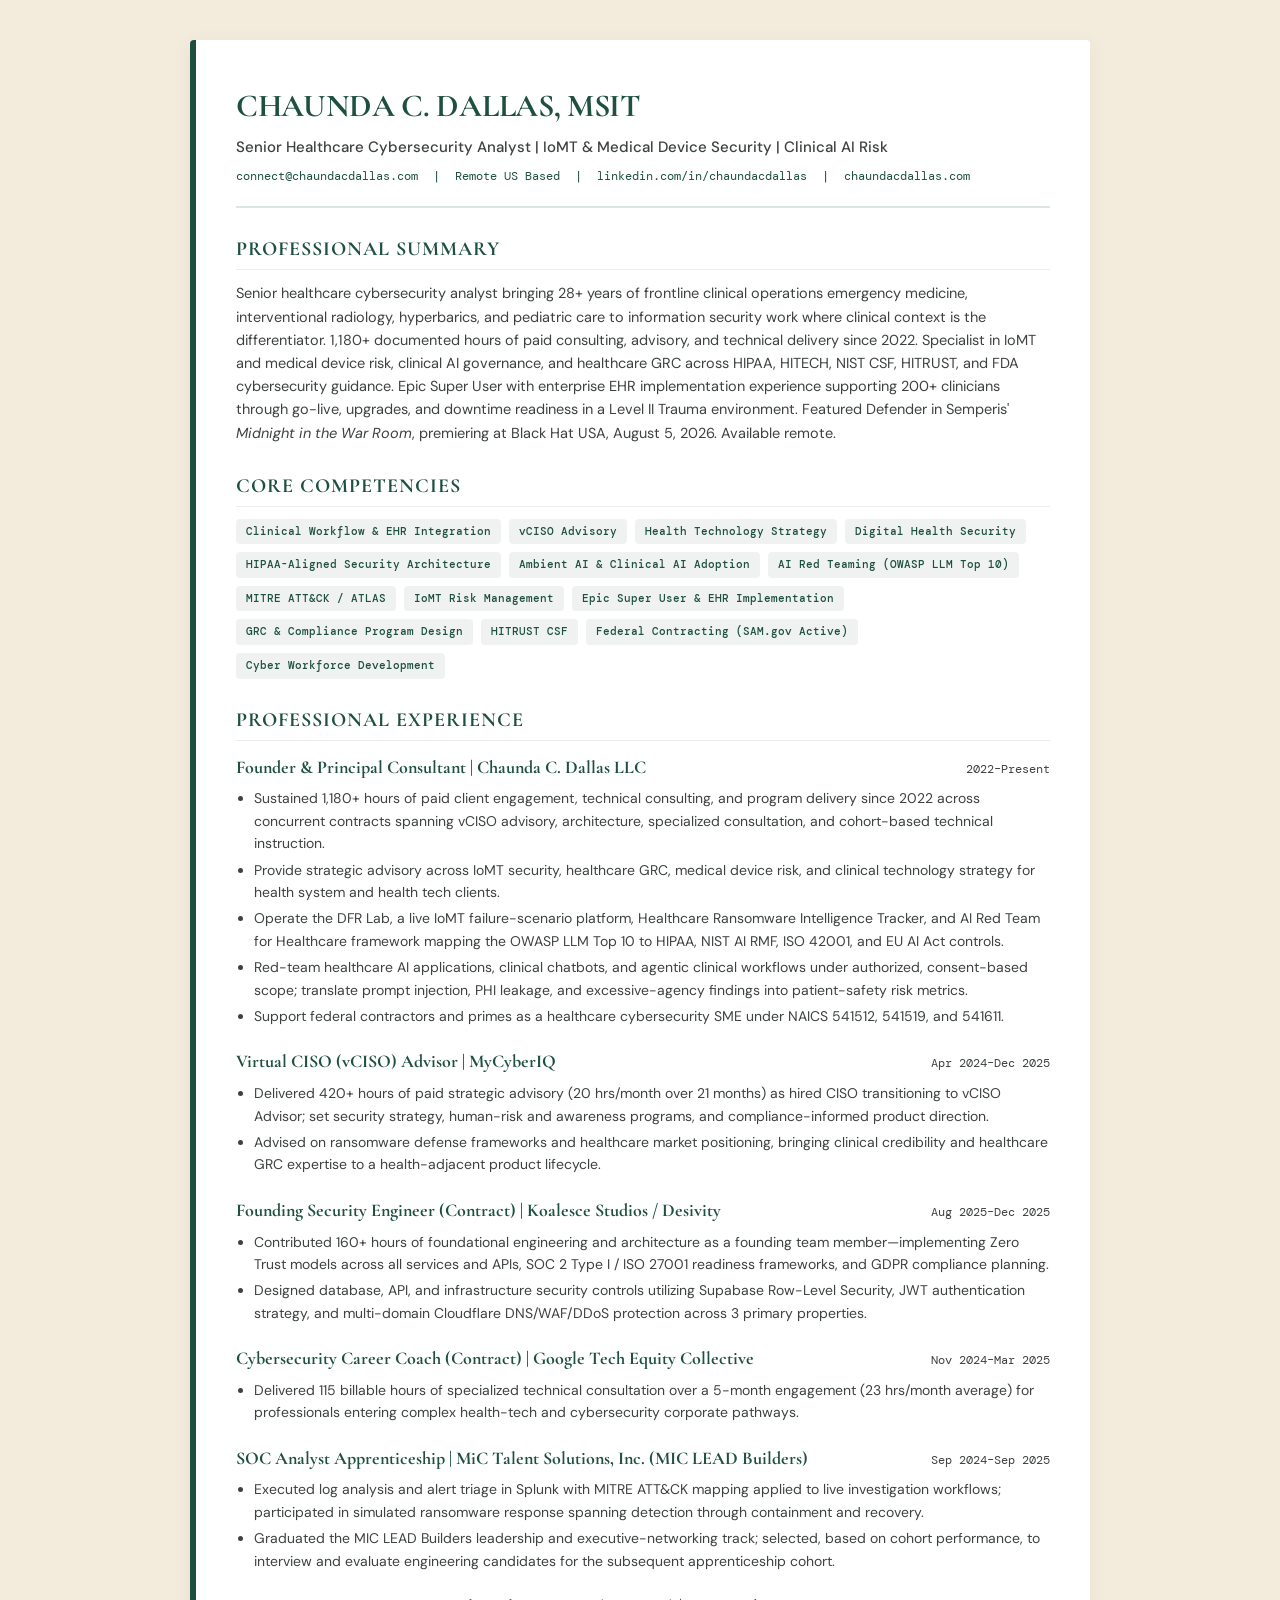
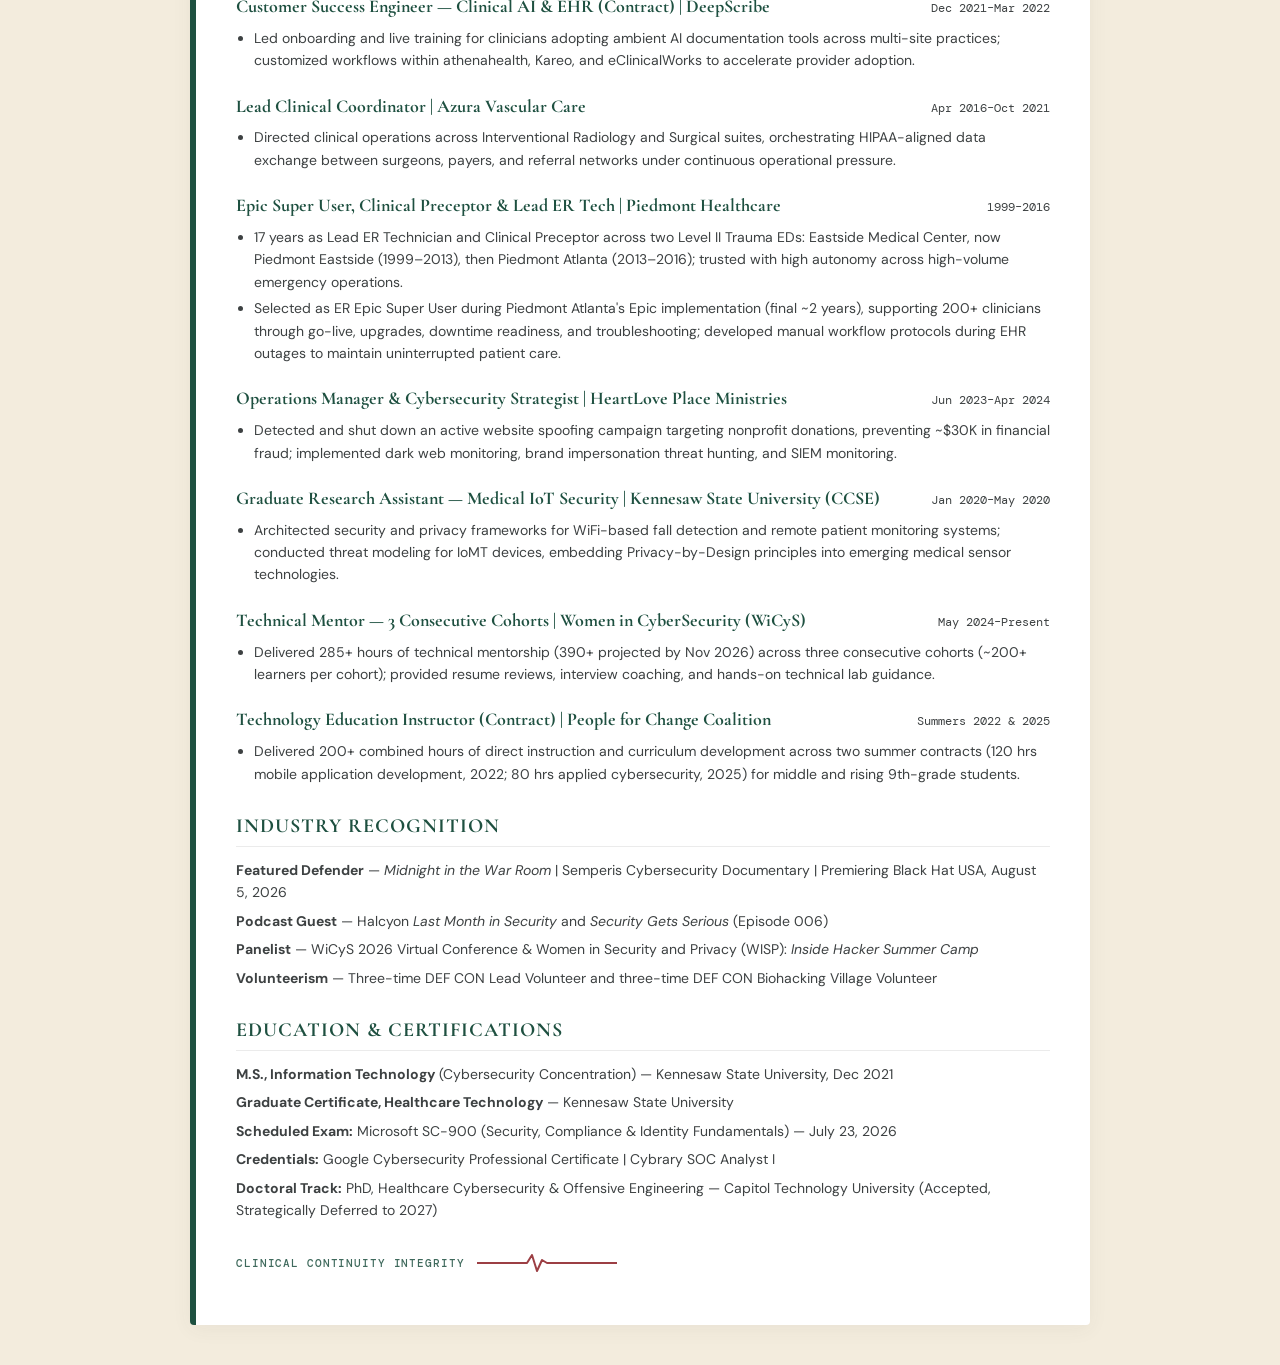
==== commit 202b2a71: "Align trailer links and canonical Piedmont title site-wide - Point both "Watch the Trailer" buttons " ====
--- a/resume/index.html
+++ b/resume/index.html
@@ -207,7 +207,7 @@
 
         <div class="job">
             <div class="job-header">
-                <span class="job-title">Emergency Department Operations Lead | Piedmont Healthcare</span>
+                <span class="job-title">Epic Super User, Clinical Preceptor &amp; Lead ER Tech | Piedmont Healthcare</span>
                 <span class="job-meta">1999–2016</span>
             </div>
             <ul class="job-bullets">
@@ -284,4 +284,4 @@
 </div>
 
 </body>
-</html>
+</html>
